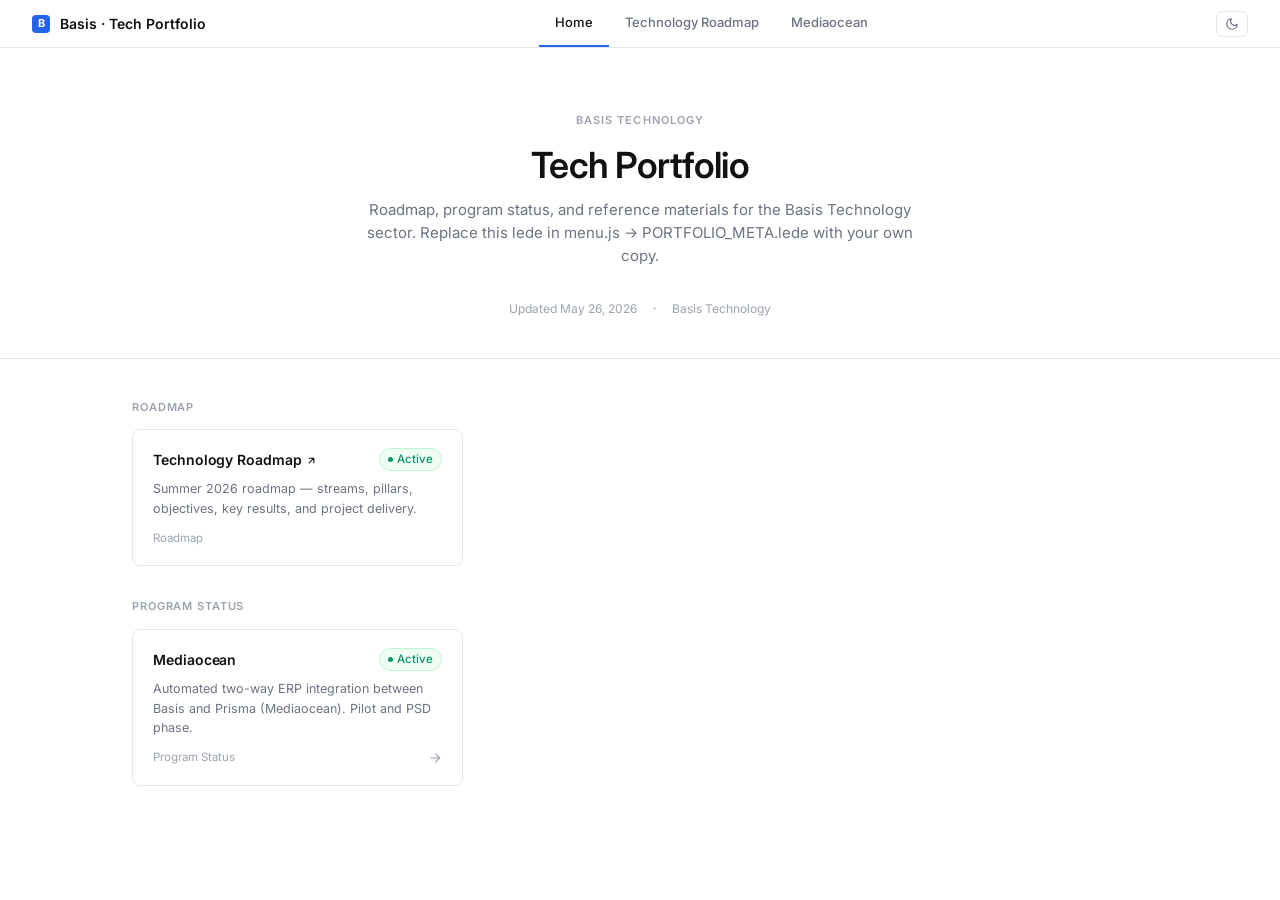
==== index.html @ 05e1a287 "Initial commit" ====
<!DOCTYPE html>
<html lang="en">
<head>
<meta charset="UTF-8">
<meta name="viewport" content="width=device-width, initial-scale=1.0">
<title>Basis · Tech Portfolio</title>
<link href="https://fonts.googleapis.com/css2?family=Inter:wght@400;500;600&display=swap" rel="stylesheet">
<link rel="stylesheet" href="shared.css">
<script src="menu.js"></script>
<script src="shared.js"></script>
</head>
<body>

<nav class="topnav" id="nav-root"></nav>

<div id="directory-root"></div>

<script>
  BasisPortfolio.initNav('home');
  BasisPortfolio.initHome();
</script>

</body>
</html>
---- shared.css ----
/* ═══════════════════════════════════════════════════════════════
   Basis Tech Portfolio — Shared Styles
   Light + Dark theme, matching Prisma status & Summer 2026 Roadmap
   ═══════════════════════════════════════════════════════════════ */

/* ── THEME TOKENS ── */
:root,
[data-theme="light"] {
  --bg: #ffffff;
  --bg-subtle: #f9fafb;
  --bg-elevated: #ffffff;
  --bg-hover: #f9fafb;
  --bg-highlight: #fefce8;
  --bg-highlight-hover: #fef9c3;

  --text: #111111;
  --text-secondary: #374151;
  --text-muted: #6b7280;
  --text-faint: #9ca3af;
  --text-disabled: #d1d5db;

  --border: #e5e7eb;
  --border-faint: #f3f4f6;

  --accent: #2563eb;
  --accent-soft: #dbeafe;
  --accent-bg: #eff6ff;
  --accent-border: #bfdbfe;

  --green: #059669;
  --green-bg: #f0fdf4;
  --green-border: #bbf7d0;
  --green-dot: #10b981;

  --amber: #d97706;
  --amber-bg: #fffbeb;
  --amber-border: #fde68a;
  --amber-dot: #f59e0b;

  --red: #dc2626;
  --red-bg: #fef2f2;
  --red-border: #fecaca;

  --gray-pill-bg: #f3f4f6;
  --gray-pill-border: #e5e7eb;

  --shadow-sm: 0 1px 2px 0 rgba(0, 0, 0, 0.04);
  --shadow-focus: 0 0 0 3px rgba(37, 99, 235, 0.15);
}

[data-theme="dark"] {
  --bg: #0b0d10;
  --bg-subtle: #14171c;
  --bg-elevated: #15181d;
  --bg-hover: #1c2026;
  --bg-highlight: #2a2410;
  --bg-highlight-hover: #36300f;

  --text: #f3f4f6;
  --text-secondary: #d1d5db;
  --text-muted: #9ca3af;
  --text-faint: #6b7280;
  --text-disabled: #4b5563;

  --border: #262a31;
  --border-faint: #1c2026;

  --accent: #60a5fa;
  --accent-soft: #1e3a8a;
  --accent-bg: #172554;
  --accent-border: #1e40af;

  --green: #34d399;
  --green-bg: #052e1d;
  --green-border: #065f46;
  --green-dot: #10b981;

  --amber: #fbbf24;
  --amber-bg: #2d2008;
  --amber-border: #78350f;
  --amber-dot: #f59e0b;

  --red: #f87171;
  --red-bg: #2d0a0a;
  --red-border: #7f1d1d;

  --gray-pill-bg: #1c2026;
  --gray-pill-border: #2d3139;

  --shadow-sm: 0 1px 2px 0 rgba(0, 0, 0, 0.4);
  --shadow-focus: 0 0 0 3px rgba(96, 165, 250, 0.25);
}

/* ── RESET ── */
*, *::before, *::after { box-sizing: border-box; margin: 0; padding: 0; }

html { scroll-behavior: smooth; }

body {
  font-family: 'Inter', -apple-system, BlinkMacSystemFont, sans-serif;
  background: var(--bg);
  color: var(--text);
  font-size: 14px;
  line-height: 1.5;
  transition: background-color 0.15s ease, color 0.15s ease;
  -webkit-font-smoothing: antialiased;
  -moz-osx-font-smoothing: grayscale;
}

a { color: var(--accent); text-decoration: none; }
a:hover { text-decoration: underline; }

/* ═══════════════════════════════════════════════════════════════
   TOP NAVIGATION
   ═══════════════════════════════════════════════════════════════ */
.topnav {
  display: flex;
  align-items: center;
  justify-content: space-between;
  padding: 0 32px;
  border-bottom: 1px solid var(--border);
  height: 48px;
  background: var(--bg);
  position: sticky;
  top: 0;
  z-index: 100;
  transition: background-color 0.15s ease, border-color 0.15s ease;
}

.topnav-title {
  font-size: 14px;
  font-weight: 600;
  color: var(--text);
  white-space: nowrap;
  text-decoration: none;
  display: flex;
  align-items: center;
  gap: 10px;
}
.topnav-title:hover { text-decoration: none; }

.topnav-title .logo-mark {
  width: 18px;
  height: 18px;
  background: var(--accent);
  border-radius: 4px;
  display: inline-flex;
  align-items: center;
  justify-content: center;
  color: #fff;
  font-size: 11px;
  font-weight: 700;
  letter-spacing: -0.02em;
}

.topnav-tabs {
  display: flex;
  gap: 0;
  height: 100%;
  flex: 1;
  justify-content: center;
  overflow-x: auto;
  scrollbar-width: none;
}
.topnav-tabs::-webkit-scrollbar { display: none; }

.topnav-tabs a,
.topnav-tabs button {
  font-family: inherit;
  font-size: 13px;
  font-weight: 500;
  background: none;
  border: none;
  border-bottom: 2px solid transparent;
  cursor: pointer;
  padding: 0 16px;
  color: var(--text-muted);
  height: 100%;
  white-space: nowrap;
  transition: color 0.12s, border-color 0.12s;
  display: inline-flex;
  align-items: center;
  text-decoration: none;
}
.topnav-tabs a:hover,
.topnav-tabs button:hover {
  color: var(--text);
  text-decoration: none;
}
.topnav-tabs a.active,
.topnav-tabs button.active {
  color: var(--text);
  border-bottom-color: var(--accent);
}

.topnav-right {
  display: flex;
  align-items: center;
  gap: 12px;
  font-size: 12px;
  color: var(--text-muted);
  white-space: nowrap;
}

/* Theme toggle button */
.theme-toggle {
  background: none;
  border: 1px solid var(--border);
  border-radius: 6px;
  cursor: pointer;
  padding: 5px 8px;
  display: inline-flex;
  align-items: center;
  justify-content: center;
  color: var(--text-muted);
  transition: all 0.15s ease;
  font-family: inherit;
}
.theme-toggle:hover {
  color: var(--text);
  background: var(--bg-hover);
  border-color: var(--text-faint);
}
.theme-toggle svg { width: 14px; height: 14px; display: block; }
.theme-toggle .icon-sun { display: none; }
[data-theme="dark"] .theme-toggle .icon-sun { display: block; }
[data-theme="dark"] .theme-toggle .icon-moon { display: none; }

.sync-dot {
  width: 7px; height: 7px;
  border-radius: 50%;
  background: var(--amber-dot);
  display: inline-block;
}
.sync-dot.green { background: var(--green-dot); }

/* ═══════════════════════════════════════════════════════════════
   SUBBAR (used on status pages)
   ═══════════════════════════════════════════════════════════════ */
.subbar {
  padding: 8px 32px;
  border-bottom: 1px solid var(--border);
  display: flex;
  align-items: center;
  gap: 24px;
  font-size: 12.5px;
  color: var(--text-secondary);
  background: var(--bg);
}
.subbar span strong { font-weight: 600; color: var(--text); }
.subbar-right { margin-left: auto; color: var(--text-faint); font-size: 12px; }

/* ═══════════════════════════════════════════════════════════════
   PAGE LAYOUT
   ═══════════════════════════════════════════════════════════════ */
.page { max-width: 1080px; margin: 0 auto; padding: 36px 32px 80px; }
.page-narrow { max-width: 900px; }

.tab-panel { display: none; }
.tab-panel.active { display: block; }

/* ═══════════════════════════════════════════════════════════════
   TYPOGRAPHY
   ═══════════════════════════════════════════════════════════════ */
h1 {
  font-size: 22px;
  font-weight: 600;
  color: var(--text);
  margin-bottom: 6px;
  letter-spacing: -0.01em;
}
.page-sub {
  font-size: 13px;
  color: var(--text-muted);
  margin-bottom: 28px;
}
h2 {
  font-size: 16px;
  font-weight: 600;
  color: var(--text);
  margin-bottom: 4px;
  margin-top: 32px;
}
h2:first-child { margin-top: 0; }
.section-sub {
  font-size: 13px;
  color: var(--text-muted);
  margin-bottom: 16px;
}
p { font-size: 13.5px; color: var(--text-secondary); line-height: 1.6; margin-bottom: 12px; }
p:last-child { margin-bottom: 0; }

.section-heading {
  font-size: 11px;
  font-weight: 600;
  text-transform: uppercase;
  letter-spacing: 0.08em;
  color: var(--text-faint);
  margin-bottom: 12px;
  margin-top: 28px;
}
.section-heading:first-child { margin-top: 0; }

hr { border: none; border-top: 1px solid var(--border); margin: 28px 0; }

/* ═══════════════════════════════════════════════════════════════
   KPI ROW
   ═══════════════════════════════════════════════════════════════ */
.kpi-row {
  display: flex;
  gap: 1px;
  background: var(--border);
  border: 1px solid var(--border);
  border-radius: 8px;
  overflow: hidden;
  margin-bottom: 28px;
}
.kpi-cell {
  flex: 1;
  background: var(--bg-elevated);
  padding: 16px 20px;
}
.kpi-label {
  font-size: 11px;
  font-weight: 500;
  text-transform: uppercase;
  letter-spacing: 0.06em;
  color: var(--text-faint);
  margin-bottom: 6px;
}
.kpi-value {
  font-size: 22px;
  font-weight: 600;
  color: var(--text);
  line-height: 1;
  margin-bottom: 4px;
  letter-spacing: -0.02em;
}
.kpi-sub { font-size: 12px; color: var(--text-muted); }
.kpi-value.amber { color: var(--amber); }
.kpi-value.green { color: var(--green); }
.kpi-value.red { color: var(--red); }

/* ═══════════════════════════════════════════════════════════════
   CARDS
   ═══════════════════════════════════════════════════════════════ */
.card {
  border: 1px solid var(--border);
  border-radius: 8px;
  padding: 18px 20px;
  margin-bottom: 12px;
  background: var(--bg-elevated);
}
.card-title {
  font-size: 13.5px;
  font-weight: 600;
  color: var(--text);
  margin-bottom: 6px;
}
.card p { margin-bottom: 0; }

/* ═══════════════════════════════════════════════════════════════
   CALLOUTS
   ═══════════════════════════════════════════════════════════════ */
.callout {
  border-radius: 6px;
  padding: 12px 16px;
  margin-bottom: 10px;
  font-size: 13px;
  line-height: 1.6;
  color: var(--text-secondary);
}
.callout strong { color: var(--text); }
.callout-label {
  font-size: 11px;
  font-weight: 600;
  text-transform: uppercase;
  letter-spacing: 0.06em;
  margin-bottom: 4px;
}
.callout.red { background: var(--red-bg); border: 1px solid var(--red-border); }
.callout.red .callout-label { color: var(--red); }
.callout.amber { background: var(--amber-bg); border: 1px solid var(--amber-border); }
.callout.amber .callout-label { color: var(--amber); }
.callout.green { background: var(--green-bg); border: 1px solid var(--green-border); }
.callout.green .callout-label { color: var(--green); }
.callout.blue { background: var(--accent-bg); border: 1px solid var(--accent-border); }
.callout.blue .callout-label { color: var(--accent); }
.callout.gray { background: var(--bg-subtle); border: 1px solid var(--border); }
.callout.gray .callout-label { color: var(--text-muted); }

/* ═══════════════════════════════════════════════════════════════
   BADGES
   ═══════════════════════════════════════════════════════════════ */
.badge {
  display: inline-flex;
  align-items: center;
  gap: 4px;
  font-size: 11.5px;
  font-weight: 500;
  padding: 2px 8px;
  border-radius: 9999px;
  border: 1px solid transparent;
}
.badge::before {
  content: '';
  width: 5px; height: 5px;
  border-radius: 50%;
  background: currentColor;
  flex-shrink: 0;
}
.badge.green { background: var(--green-bg); color: var(--green); border-color: var(--green-border); }
.badge.amber { background: var(--amber-bg); color: var(--amber); border-color: var(--amber-border); }
.badge.red { background: var(--red-bg); color: var(--red); border-color: var(--red-border); }
.badge.blue { background: var(--accent-bg); color: var(--accent); border-color: var(--accent-border); }
.badge.gray { background: var(--gray-pill-bg); color: var(--text-muted); border-color: var(--gray-pill-border); }

/* ═══════════════════════════════════════════════════════════════
   TABLES
   ═══════════════════════════════════════════════════════════════ */
.pilot-table,
.data-table {
  width: 100%;
  border-collapse: collapse;
  font-size: 13px;
  margin-bottom: 12px;
}
.data-table {
  border: 1px solid var(--border);
  border-radius: 8px;
  overflow: hidden;
}
.pilot-table thead tr { border-bottom: 1px solid var(--border); }
.pilot-table th,
.data-table th {
  font-size: 11px;
  font-weight: 600;
  text-transform: uppercase;
  letter-spacing: 0.06em;
  color: var(--text-faint);
  padding: 8px 14px;
  text-align: left;
  background: var(--bg-subtle);
  border-bottom: 1px solid var(--border);
}
.pilot-table td,
.data-table td {
  padding: 10px 14px;
  border-bottom: 1px solid var(--border-faint);
  vertical-align: top;
  color: var(--text-secondary);
  line-height: 1.55;
}
.pilot-table tr:last-child td,
.data-table tr:last-child td { border-bottom: none; }
.pilot-table tr:hover td,
.data-table tr:hover td { background: var(--bg-hover); }
.pilot-table .agency,
.owner-cell { font-weight: 500; color: var(--text); white-space: nowrap; }
.date-cell { font-size: 12px; color: var(--text-muted); white-space: nowrap; }

.top-candidate { background: var(--bg-highlight); }
.top-candidate:hover td { background: var(--bg-highlight-hover) !important; }

/* ═══════════════════════════════════════════════════════════════
   TIMELINE
   ═══════════════════════════════════════════════════════════════ */
.timeline { padding-left: 20px; position: relative; }
.timeline::before {
  content: '';
  position: absolute;
  left: 5px; top: 8px; bottom: 8px;
  width: 1px;
  background: var(--border);
}
.tl-item {
  position: relative;
  padding: 0 0 20px 20px;
}
.tl-item::before {
  content: '';
  position: absolute;
  left: -7px; top: 5px;
  width: 9px; height: 9px;
  border-radius: 50%;
  background: var(--border);
  border: 2px solid var(--border);
}
.tl-item.done::before { background: var(--green-dot); border-color: var(--green-dot); }
.tl-item.active::before { background: var(--accent); border-color: var(--accent); box-shadow: var(--shadow-focus); }
.tl-item.upcoming::before { background: var(--bg); border-color: var(--text-faint); }
.tl-item.risk::before { background: var(--red); border-color: var(--red); }
.tl-date { font-size: 11.5px; font-weight: 500; color: var(--text-muted); margin-bottom: 1px; }
.tl-title { font-size: 13.5px; font-weight: 500; color: var(--text); margin-bottom: 2px; }
.tl-desc { font-size: 12.5px; color: var(--text-muted); line-height: 1.5; }

/* ═══════════════════════════════════════════════════════════════
   PROJECT LIST
   ═══════════════════════════════════════════════════════════════ */
.project-item {
  border: 1px solid var(--border);
  border-radius: 8px;
  padding: 16px 18px;
  margin-bottom: 10px;
  display: grid;
  grid-template-columns: 28px 1fr auto;
  gap: 12px;
  align-items: start;
  background: var(--bg-elevated);
}
.proj-num {
  font-size: 18px;
  font-weight: 600;
  color: var(--text-disabled);
  line-height: 1;
  padding-top: 1px;
}
.proj-name { font-size: 13.5px; font-weight: 600; color: var(--text); margin-bottom: 4px; }
.proj-desc { font-size: 12.5px; color: var(--text-muted); line-height: 1.55; }
.proj-meta { text-align: right; display: flex; flex-direction: column; gap: 6px; align-items: flex-end; min-width: 120px; }

/* ═══════════════════════════════════════════════════════════════
   WORK BUCKETS GRID
   ═══════════════════════════════════════════════════════════════ */
.wk-grid { display: grid; grid-template-columns: 1fr 1fr; gap: 12px; margin-bottom: 20px; }
.wk-col {
  border: 1px solid var(--border);
  border-radius: 8px;
  padding: 16px 18px;
  background: var(--bg-elevated);
}
.wk-col-label {
  font-size: 11px;
  font-weight: 600;
  text-transform: uppercase;
  letter-spacing: 0.06em;
  color: var(--text-faint);
  margin-bottom: 10px;
}
.wk-col ul { padding-left: 16px; }
.wk-col li { font-size: 13px; color: var(--text-secondary); line-height: 1.6; margin-bottom: 4px; }

/* ═══════════════════════════════════════════════════════════════
   DECISION LOG
   ═══════════════════════════════════════════════════════════════ */
.decision-list-wrap {
  border: 1px solid var(--border);
  border-radius: 8px;
  overflow: hidden;
  margin-bottom: 12px;
  background: var(--bg-elevated);
}
.decision-item {
  padding: 14px 16px;
  border-bottom: 1px solid var(--border-faint);
  display: grid;
  grid-template-columns: 110px 1fr auto;
  gap: 16px;
  align-items: start;
}
.decision-item:last-child { border-bottom: none; }
.decision-date { font-size: 12px; color: var(--text-faint); padding-top: 1px; }
.decision-text { font-size: 13px; color: var(--text-secondary); line-height: 1.55; }
.decision-text strong { color: var(--text); font-weight: 600; }

/* ═══════════════════════════════════════════════════════════════
   HOME / SPLASH PAGE
   ═══════════════════════════════════════════════════════════════ */
.splash {
  padding: 64px 32px 40px;
  text-align: center;
  border-bottom: 1px solid var(--border);
}
.splash-eyebrow {
  font-size: 11px;
  font-weight: 600;
  text-transform: uppercase;
  letter-spacing: 0.1em;
  color: var(--text-faint);
  margin-bottom: 16px;
}
.splash-title {
  font-size: 36px;
  font-weight: 600;
  color: var(--text);
  margin-bottom: 12px;
  letter-spacing: -0.02em;
  line-height: 1.15;
}
.splash-lede {
  font-size: 15px;
  color: var(--text-muted);
  max-width: 560px;
  margin: 0 auto 24px;
  line-height: 1.55;
}
.splash-meta {
  display: inline-flex;
  align-items: center;
  gap: 16px;
  font-size: 12px;
  color: var(--text-faint);
  padding-top: 8px;
}
.splash-meta .meta-sep {
  width: 3px;
  height: 3px;
  background: var(--text-disabled);
  border-radius: 50%;
}

/* Section directory on home */
.directory {
  padding: 40px 32px 80px;
  max-width: 1080px;
  margin: 0 auto;
}
.dir-section-title {
  font-size: 11px;
  font-weight: 600;
  text-transform: uppercase;
  letter-spacing: 0.08em;
  color: var(--text-faint);
  margin-bottom: 14px;
  margin-top: 32px;
}
.dir-section-title:first-child { margin-top: 0; }

.dir-grid {
  display: grid;
  grid-template-columns: repeat(auto-fill, minmax(280px, 1fr));
  gap: 12px;
}

.dir-card {
  display: block;
  border: 1px solid var(--border);
  border-radius: 8px;
  padding: 18px 20px;
  background: var(--bg-elevated);
  text-decoration: none;
  color: inherit;
  transition: border-color 0.15s, transform 0.15s, box-shadow 0.15s;
  position: relative;
}
.dir-card:hover {
  text-decoration: none;
  border-color: var(--text-faint);
  transform: translateY(-1px);
  box-shadow: var(--shadow-sm);
}
.dir-card-header {
  display: flex;
  align-items: center;
  justify-content: space-between;
  margin-bottom: 8px;
  gap: 8px;
}
.dir-card-title {
  font-size: 14px;
  font-weight: 600;
  color: var(--text);
  letter-spacing: -0.005em;
}
.dir-card-desc {
  font-size: 12.5px;
  color: var(--text-muted);
  line-height: 1.55;
  margin-bottom: 12px;
}
.dir-card-footer {
  display: flex;
  align-items: center;
  justify-content: space-between;
  gap: 8px;
  font-size: 11.5px;
  color: var(--text-faint);
}
.dir-card-arrow {
  color: var(--text-faint);
  transition: transform 0.15s, color 0.15s;
}
.dir-card:hover .dir-card-arrow {
  color: var(--accent);
  transform: translateX(2px);
}

.dir-empty {
  border: 1px dashed var(--border);
  border-radius: 8px;
  padding: 20px;
  font-size: 13px;
  color: var(--text-faint);
  text-align: center;
  background: var(--bg-subtle);
}

/* ═══════════════════════════════════════════════════════════════
   RESPONSIVE
   ═══════════════════════════════════════════════════════════════ */
@media (max-width: 720px) {
  .page, .directory { padding: 24px 16px 60px; }
  .topnav { padding: 0 16px; }
  .subbar { padding: 8px 16px; flex-wrap: wrap; gap: 12px; }
  .kpi-row { flex-direction: column; gap: 0; }
  .wk-grid { grid-template-columns: 1fr; }
  .decision-item { grid-template-columns: 1fr; gap: 4px; }
  .project-item { grid-template-columns: 28px 1fr; }
  .proj-meta { grid-column: 2; flex-direction: row; align-items: center; justify-content: flex-start; }
  .pilot-table { font-size: 12px; }
  .splash { padding: 40px 16px 32px; }
  .splash-title { font-size: 28px; }
  .topnav-tabs { justify-content: flex-start; }
}
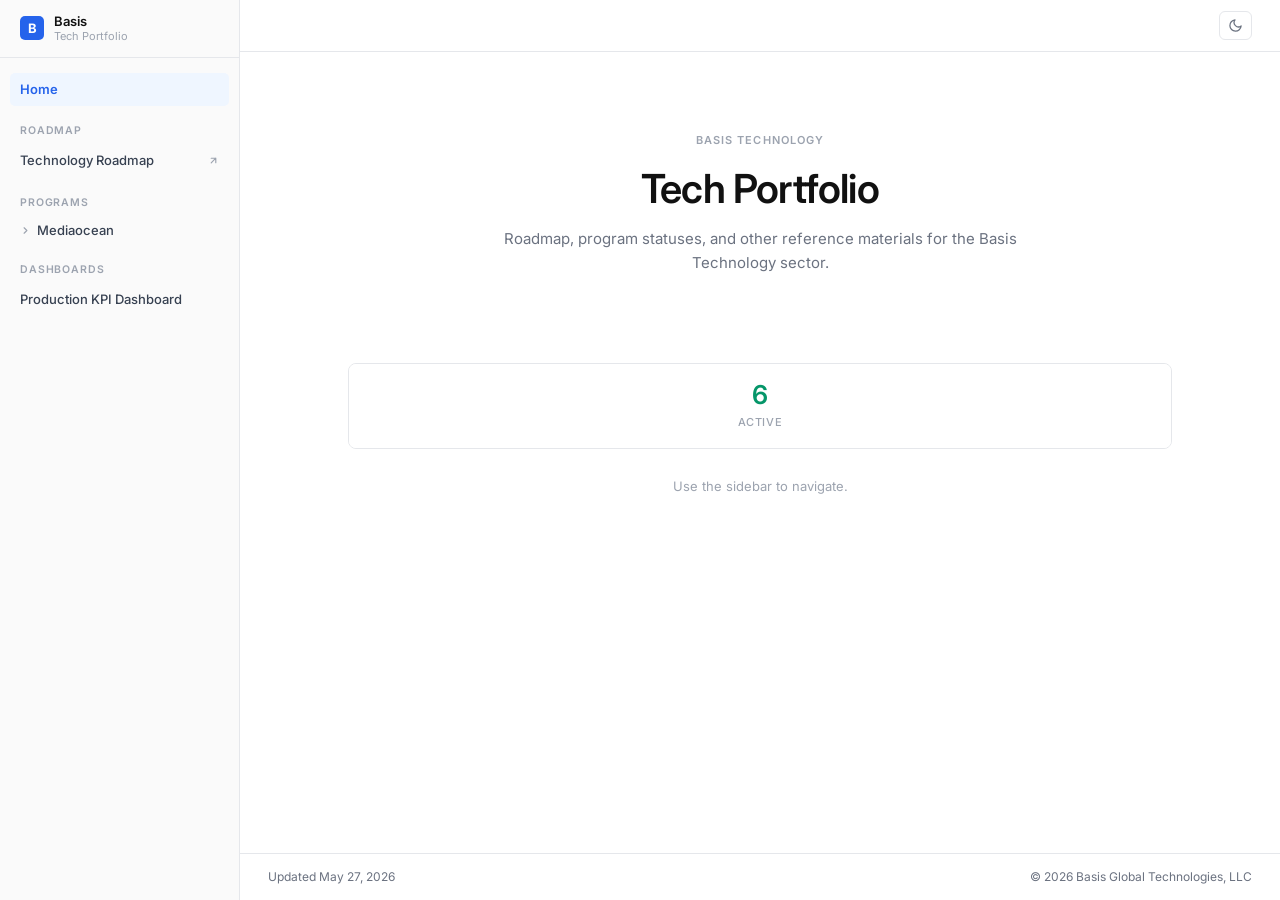
==== commit 83119a9a: "Add files via upload" ====
--- a/index.html
+++ b/index.html
@@ -11,13 +11,10 @@
 </head>
 <body>
 
-<nav class="topnav" id="nav-root"></nav>
-
-<div id="directory-root"></div>
+<div id="home-root"></div>
 
 <script>
-  BasisPortfolio.initNav('home');
-  BasisPortfolio.initHome();
+  BasisPortfolio.init('home', { context: '' });
 </script>
 
 </body>
--- a/shared.css
+++ b/shared.css
@@ -1,6 +1,6 @@
 /* ═══════════════════════════════════════════════════════════════
-   Basis Tech Portfolio — Shared Styles
-   Light + Dark theme, matching Prisma status & Summer 2026 Roadmap
+   Basis Tech Portfolio — Shared Styles (v2)
+   Sidebar nav · Light + Dark · Static footer
    ═══════════════════════════════════════════════════════════════ */
 
 /* ── THEME TOKENS ── */
@@ -9,9 +9,10 @@
   --bg: #ffffff;
   --bg-subtle: #f9fafb;
   --bg-elevated: #ffffff;
-  --bg-hover: #f9fafb;
+  --bg-hover: #f3f4f6;
   --bg-highlight: #fefce8;
   --bg-highlight-hover: #fef9c3;
+  --bg-sidebar: #fafafa;
 
   --text: #111111;
   --text-secondary: #374151;
@@ -21,11 +22,13 @@
 
   --border: #e5e7eb;
   --border-faint: #f3f4f6;
+  --border-strong: #d1d5db;
 
   --accent: #2563eb;
   --accent-soft: #dbeafe;
   --accent-bg: #eff6ff;
   --accent-border: #bfdbfe;
+  --accent-text-on: #ffffff;
 
   --green: #059669;
   --green-bg: #f0fdf4;
@@ -55,6 +58,7 @@
   --bg-hover: #1c2026;
   --bg-highlight: #2a2410;
   --bg-highlight-hover: #36300f;
+  --bg-sidebar: #0d1015;
 
   --text: #f3f4f6;
   --text-secondary: #d1d5db;
@@ -64,11 +68,13 @@
 
   --border: #262a31;
   --border-faint: #1c2026;
+  --border-strong: #3a4049;
 
   --accent: #60a5fa;
   --accent-soft: #1e3a8a;
   --accent-bg: #172554;
   --accent-border: #1e40af;
+  --accent-text-on: #0b0d10;
 
   --green: #34d399;
   --green-bg: #052e1d;
@@ -105,67 +111,266 @@
   transition: background-color 0.15s ease, color 0.15s ease;
   -webkit-font-smoothing: antialiased;
   -moz-osx-font-smoothing: grayscale;
+  min-height: 100vh;
 }
 
 a { color: var(--accent); text-decoration: none; }
 a:hover { text-decoration: underline; }
 
 /* ═══════════════════════════════════════════════════════════════
-   TOP NAVIGATION
-   ═══════════════════════════════════════════════════════════════ */
-.topnav {
+   LAYOUT — Sidebar + Topbar + Content + Footer
+   ═══════════════════════════════════════════════════════════════ */
+.layout {
+  display: grid;
+  grid-template-columns: 240px 1fr;
+  grid-template-rows: auto 1fr auto;
+  grid-template-areas:
+    "sidebar topbar"
+    "sidebar content"
+    "sidebar footer";
+  min-height: 100vh;
+}
+
+/* ═══════════════════════════════════════════════════════════════
+   TOPBAR
+   ═══════════════════════════════════════════════════════════════ */
+.topbar {
+  grid-area: topbar;
   display: flex;
   align-items: center;
   justify-content: space-between;
-  padding: 0 32px;
+  padding: 0 28px;
   border-bottom: 1px solid var(--border);
-  height: 48px;
+  height: 52px;
   background: var(--bg);
   position: sticky;
   top: 0;
-  z-index: 100;
+  z-index: 50;
   transition: background-color 0.15s ease, border-color 0.15s ease;
 }
 
-.topnav-title {
-  font-size: 14px;
-  font-weight: 600;
+.topbar-left { display: flex; align-items: center; gap: 12px; min-width: 0; }
+
+.hamburger {
+  display: none;
+  background: none;
+  border: 1px solid var(--border);
+  border-radius: 6px;
+  padding: 5px;
+  cursor: pointer;
+  color: var(--text-muted);
+}
+.hamburger:hover { color: var(--text); background: var(--bg-hover); }
+.hamburger svg { width: 16px; height: 16px; display: block; }
+
+.topbar-context {
+  font-size: 13px;
+  color: var(--text-muted);
+  font-weight: 500;
+  min-width: 0;
+  overflow: hidden;
+  text-overflow: ellipsis;
+  white-space: nowrap;
+}
+.topbar-context strong { color: var(--text); font-weight: 600; }
+
+.topbar-right { display: flex; align-items: center; gap: 8px; }
+
+.theme-toggle {
+  background: none;
+  border: 1px solid var(--border);
+  border-radius: 6px;
+  cursor: pointer;
+  padding: 6px 8px;
+  display: inline-flex;
+  align-items: center;
+  justify-content: center;
+  color: var(--text-muted);
+  transition: all 0.15s ease;
+  font-family: inherit;
+}
+.theme-toggle:hover {
   color: var(--text);
-  white-space: nowrap;
+  background: var(--bg-hover);
+  border-color: var(--border-strong);
+}
+.theme-toggle svg { width: 15px; height: 15px; display: block; }
+.theme-toggle .icon-sun { display: none; }
+[data-theme="dark"] .theme-toggle .icon-sun { display: block; }
+[data-theme="dark"] .theme-toggle .icon-moon { display: none; }
+
+/* ═══════════════════════════════════════════════════════════════
+   SIDEBAR NAV
+   ═══════════════════════════════════════════════════════════════ */
+.sidebar {
+  grid-area: sidebar;
+  background: var(--bg-sidebar);
+  border-right: 1px solid var(--border);
+  padding: 0 0 24px;
+  position: sticky;
+  top: 0;
+  height: 100vh;
+  overflow-y: auto;
+  overflow-x: hidden;
+  display: flex;
+  flex-direction: column;
+  transition: transform 0.2s ease, background-color 0.15s ease;
+}
+
+.sidebar-brand {
+  display: flex;
+  align-items: center;
+  gap: 10px;
+  padding: 14px 20px 14px;
   text-decoration: none;
-  display: flex;
-  align-items: center;
-  gap: 10px;
-}
-.topnav-title:hover { text-decoration: none; }
-
-.topnav-title .logo-mark {
-  width: 18px;
-  height: 18px;
+  color: var(--text);
+  border-bottom: 1px solid var(--border);
+  margin-bottom: 4px;
+  flex-shrink: 0;
+}
+.sidebar-brand:hover { text-decoration: none; }
+
+.sidebar-brand .logo-mark {
+  width: 24px;
+  height: 24px;
   background: var(--accent);
-  border-radius: 4px;
+  border-radius: 5px;
   display: inline-flex;
   align-items: center;
   justify-content: center;
-  color: #fff;
-  font-size: 11px;
+  color: var(--accent-text-on);
+  font-size: 13px;
   font-weight: 700;
   letter-spacing: -0.02em;
-}
-
-.topnav-tabs {
-  display: flex;
-  gap: 0;
-  height: 100%;
-  flex: 1;
-  justify-content: center;
+  flex-shrink: 0;
+}
+
+.sidebar-brand .brand-text { display: flex; flex-direction: column; line-height: 1.2; min-width: 0; }
+.sidebar-brand .brand-name { font-size: 13px; font-weight: 600; color: var(--text); letter-spacing: -0.005em; }
+.sidebar-brand .brand-sub { font-size: 11px; color: var(--text-faint); font-weight: 400; }
+
+.sidebar-section {
+  padding: 16px 20px 4px;
+  font-size: 10.5px;
+  font-weight: 600;
+  text-transform: uppercase;
+  letter-spacing: 0.08em;
+  color: var(--text-faint);
+}
+
+.sidebar-nav { display: flex; flex-direction: column; padding: 0 10px; }
+
+.nav-item {
+  display: flex;
+  align-items: center;
+  gap: 8px;
+  padding: 7px 10px;
+  margin: 1px 0;
+  border-radius: 5px;
+  font-size: 13px;
+  font-weight: 500;
+  color: var(--text-secondary);
+  text-decoration: none;
+  cursor: pointer;
+  transition: background 0.1s ease, color 0.1s ease;
+}
+.nav-item:hover {
+  background: var(--bg-hover);
+  color: var(--text);
+  text-decoration: none;
+}
+.nav-item.active {
+  background: var(--accent-bg);
+  color: var(--accent);
+  font-weight: 600;
+}
+
+.nav-item-label { flex: 1; min-width: 0; overflow: hidden; text-overflow: ellipsis; white-space: nowrap; }
+.nav-item-external { width: 11px; height: 11px; color: var(--text-faint); flex-shrink: 0; }
+.nav-item:hover .nav-item-external { color: var(--text-muted); }
+
+/* Parent (expandable) item */
+.nav-parent {
+  display: flex;
+  align-items: center;
+  gap: 6px;
+  padding: 7px 10px;
+  margin: 1px 0;
+  border-radius: 5px;
+  font-size: 13px;
+  font-weight: 500;
+  color: var(--text-secondary);
+  cursor: pointer;
+  user-select: none;
+  transition: background 0.1s ease, color 0.1s ease;
+  background: none;
+  border: none;
+  text-align: left;
+  font-family: inherit;
+  width: 100%;
+}
+.nav-parent:hover { background: var(--bg-hover); color: var(--text); }
+.nav-parent.has-active { color: var(--text); font-weight: 600; }
+
+.nav-parent-chevron { width: 11px; height: 11px; transition: transform 0.15s ease; color: var(--text-faint); flex-shrink: 0; }
+.nav-parent.open .nav-parent-chevron { transform: rotate(90deg); }
+
+.nav-children {
+  display: none;
+  flex-direction: column;
+  padding-left: 14px;
+  margin-left: 11px;
+  border-left: 1px solid var(--border);
+  margin-top: 2px;
+  margin-bottom: 4px;
+}
+.nav-parent.open + .nav-children { display: flex; }
+
+.nav-children .nav-item { font-size: 12.5px; padding: 6px 10px; color: var(--text-muted); }
+.nav-children .nav-item.active { color: var(--accent); background: var(--accent-bg); }
+.nav-children .nav-item:hover { color: var(--text); }
+
+/* ═══════════════════════════════════════════════════════════════
+   CONTENT AREA
+   ═══════════════════════════════════════════════════════════════ */
+.content { grid-area: content; min-width: 0; }
+
+.subbar {
+  padding: 8px 28px;
+  border-bottom: 1px solid var(--border);
+  display: flex;
+  align-items: center;
+  gap: 24px;
+  font-size: 12.5px;
+  color: var(--text-secondary);
+  background: var(--bg);
+  flex-wrap: wrap;
+}
+.subbar span strong { font-weight: 600; color: var(--text); }
+.subbar-right { margin-left: auto; color: var(--text-faint); font-size: 12px; }
+
+.page { max-width: 1100px; margin: 0 auto; padding: 32px 28px 64px; }
+.page-narrow { max-width: 920px; }
+
+.tab-panel { display: none; }
+.tab-panel.active { display: block; }
+
+/* In-page tabs */
+.page-tabs {
+  display: flex;
+  align-items: center;
+  padding: 0 28px;
+  border-bottom: 1px solid var(--border);
+  background: var(--bg);
+  height: 40px;
   overflow-x: auto;
   scrollbar-width: none;
-}
-.topnav-tabs::-webkit-scrollbar { display: none; }
-
-.topnav-tabs a,
-.topnav-tabs button {
+  position: sticky;
+  top: 52px;
+  z-index: 40;
+}
+.page-tabs::-webkit-scrollbar { display: none; }
+.page-tabs button {
   font-family: inherit;
   font-size: 13px;
   font-weight: 500;
@@ -173,91 +378,19 @@
   border: none;
   border-bottom: 2px solid transparent;
   cursor: pointer;
-  padding: 0 16px;
+  padding: 0 14px;
   color: var(--text-muted);
   height: 100%;
   white-space: nowrap;
-  transition: color 0.12s, border-color 0.12s;
-  display: inline-flex;
-  align-items: center;
-  text-decoration: none;
-}
-.topnav-tabs a:hover,
-.topnav-tabs button:hover {
-  color: var(--text);
-  text-decoration: none;
-}
-.topnav-tabs a.active,
-.topnav-tabs button.active {
-  color: var(--text);
-  border-bottom-color: var(--accent);
-}
-
-.topnav-right {
-  display: flex;
-  align-items: center;
-  gap: 12px;
-  font-size: 12px;
-  color: var(--text-muted);
-  white-space: nowrap;
-}
-
-/* Theme toggle button */
-.theme-toggle {
-  background: none;
-  border: 1px solid var(--border);
-  border-radius: 6px;
-  cursor: pointer;
-  padding: 5px 8px;
-  display: inline-flex;
-  align-items: center;
-  justify-content: center;
-  color: var(--text-muted);
-  transition: all 0.15s ease;
-  font-family: inherit;
-}
-.theme-toggle:hover {
-  color: var(--text);
-  background: var(--bg-hover);
-  border-color: var(--text-faint);
-}
-.theme-toggle svg { width: 14px; height: 14px; display: block; }
-.theme-toggle .icon-sun { display: none; }
-[data-theme="dark"] .theme-toggle .icon-sun { display: block; }
-[data-theme="dark"] .theme-toggle .icon-moon { display: none; }
-
-.sync-dot {
-  width: 7px; height: 7px;
-  border-radius: 50%;
-  background: var(--amber-dot);
-  display: inline-block;
-}
+  transition: color 0.12s;
+}
+.page-tabs button:hover { color: var(--text); }
+.page-tabs button.active { color: var(--text); border-bottom-color: var(--accent); }
+.page-tabs-spacer { flex: 1; }
+.page-tabs-meta { font-size: 12px; color: var(--text-muted); display: flex; align-items: center; gap: 8px; }
+
+.sync-dot { width: 7px; height: 7px; border-radius: 50%; background: var(--amber-dot); display: inline-block; }
 .sync-dot.green { background: var(--green-dot); }
-
-/* ═══════════════════════════════════════════════════════════════
-   SUBBAR (used on status pages)
-   ═══════════════════════════════════════════════════════════════ */
-.subbar {
-  padding: 8px 32px;
-  border-bottom: 1px solid var(--border);
-  display: flex;
-  align-items: center;
-  gap: 24px;
-  font-size: 12.5px;
-  color: var(--text-secondary);
-  background: var(--bg);
-}
-.subbar span strong { font-weight: 600; color: var(--text); }
-.subbar-right { margin-left: auto; color: var(--text-faint); font-size: 12px; }
-
-/* ═══════════════════════════════════════════════════════════════
-   PAGE LAYOUT
-   ═══════════════════════════════════════════════════════════════ */
-.page { max-width: 1080px; margin: 0 auto; padding: 36px 32px 80px; }
-.page-narrow { max-width: 900px; }
-
-.tab-panel { display: none; }
-.tab-panel.active { display: block; }
 
 /* ═══════════════════════════════════════════════════════════════
    TYPOGRAPHY
@@ -269,24 +402,10 @@
   margin-bottom: 6px;
   letter-spacing: -0.01em;
 }
-.page-sub {
-  font-size: 13px;
-  color: var(--text-muted);
-  margin-bottom: 28px;
-}
-h2 {
-  font-size: 16px;
-  font-weight: 600;
-  color: var(--text);
-  margin-bottom: 4px;
-  margin-top: 32px;
-}
+.page-sub { font-size: 13px; color: var(--text-muted); margin-bottom: 28px; }
+h2 { font-size: 16px; font-weight: 600; color: var(--text); margin-bottom: 4px; margin-top: 32px; }
 h2:first-child { margin-top: 0; }
-.section-sub {
-  font-size: 13px;
-  color: var(--text-muted);
-  margin-bottom: 16px;
-}
+.section-sub { font-size: 13px; color: var(--text-muted); margin-bottom: 16px; }
 p { font-size: 13.5px; color: var(--text-secondary); line-height: 1.6; margin-bottom: 12px; }
 p:last-child { margin-bottom: 0; }
 
@@ -315,11 +434,7 @@
   overflow: hidden;
   margin-bottom: 28px;
 }
-.kpi-cell {
-  flex: 1;
-  background: var(--bg-elevated);
-  padding: 16px 20px;
-}
+.kpi-cell { flex: 1; background: var(--bg-elevated); padding: 16px 20px; }
 .kpi-label {
   font-size: 11px;
   font-weight: 500;
@@ -351,12 +466,7 @@
   margin-bottom: 12px;
   background: var(--bg-elevated);
 }
-.card-title {
-  font-size: 13.5px;
-  font-weight: 600;
-  color: var(--text);
-  margin-bottom: 6px;
-}
+.card-title { font-size: 13.5px; font-weight: 600; color: var(--text); margin-bottom: 6px; }
 .card p { margin-bottom: 0; }
 
 /* ═══════════════════════════════════════════════════════════════
@@ -418,8 +528,7 @@
 /* ═══════════════════════════════════════════════════════════════
    TABLES
    ═══════════════════════════════════════════════════════════════ */
-.pilot-table,
-.data-table {
+.pilot-table, .data-table {
   width: 100%;
   border-collapse: collapse;
   font-size: 13px;
@@ -431,8 +540,7 @@
   overflow: hidden;
 }
 .pilot-table thead tr { border-bottom: 1px solid var(--border); }
-.pilot-table th,
-.data-table th {
+.pilot-table th, .data-table th {
   font-size: 11px;
   font-weight: 600;
   text-transform: uppercase;
@@ -443,20 +551,16 @@
   background: var(--bg-subtle);
   border-bottom: 1px solid var(--border);
 }
-.pilot-table td,
-.data-table td {
+.pilot-table td, .data-table td {
   padding: 10px 14px;
   border-bottom: 1px solid var(--border-faint);
   vertical-align: top;
   color: var(--text-secondary);
   line-height: 1.55;
 }
-.pilot-table tr:last-child td,
-.data-table tr:last-child td { border-bottom: none; }
-.pilot-table tr:hover td,
-.data-table tr:hover td { background: var(--bg-hover); }
-.pilot-table .agency,
-.owner-cell { font-weight: 500; color: var(--text); white-space: nowrap; }
+.pilot-table tr:last-child td, .data-table tr:last-child td { border-bottom: none; }
+.pilot-table tr:hover td, .data-table tr:hover td { background: var(--bg-hover); }
+.pilot-table .agency, .owner-cell { font-weight: 500; color: var(--text); white-space: nowrap; }
 .date-cell { font-size: 12px; color: var(--text-muted); white-space: nowrap; }
 
 .top-candidate { background: var(--bg-highlight); }
@@ -473,10 +577,7 @@
   width: 1px;
   background: var(--border);
 }
-.tl-item {
-  position: relative;
-  padding: 0 0 20px 20px;
-}
+.tl-item { position: relative; padding: 0 0 20px 20px; }
 .tl-item::before {
   content: '';
   position: absolute;
@@ -508,37 +609,10 @@
   align-items: start;
   background: var(--bg-elevated);
 }
-.proj-num {
-  font-size: 18px;
-  font-weight: 600;
-  color: var(--text-disabled);
-  line-height: 1;
-  padding-top: 1px;
-}
+.proj-num { font-size: 18px; font-weight: 600; color: var(--text-disabled); line-height: 1; padding-top: 1px; }
 .proj-name { font-size: 13.5px; font-weight: 600; color: var(--text); margin-bottom: 4px; }
 .proj-desc { font-size: 12.5px; color: var(--text-muted); line-height: 1.55; }
 .proj-meta { text-align: right; display: flex; flex-direction: column; gap: 6px; align-items: flex-end; min-width: 120px; }
-
-/* ═══════════════════════════════════════════════════════════════
-   WORK BUCKETS GRID
-   ═══════════════════════════════════════════════════════════════ */
-.wk-grid { display: grid; grid-template-columns: 1fr 1fr; gap: 12px; margin-bottom: 20px; }
-.wk-col {
-  border: 1px solid var(--border);
-  border-radius: 8px;
-  padding: 16px 18px;
-  background: var(--bg-elevated);
-}
-.wk-col-label {
-  font-size: 11px;
-  font-weight: 600;
-  text-transform: uppercase;
-  letter-spacing: 0.06em;
-  color: var(--text-faint);
-  margin-bottom: 10px;
-}
-.wk-col ul { padding-left: 16px; }
-.wk-col li { font-size: 13px; color: var(--text-secondary); line-height: 1.6; margin-bottom: 4px; }
 
 /* ═══════════════════════════════════════════════════════════════
    DECISION LOG
@@ -567,9 +641,8 @@
    HOME / SPLASH PAGE
    ═══════════════════════════════════════════════════════════════ */
 .splash {
-  padding: 64px 32px 40px;
+  padding: 80px 32px 48px;
   text-align: center;
-  border-bottom: 1px solid var(--border);
 }
 .splash-eyebrow {
   font-size: 11px;
@@ -577,138 +650,143 @@
   text-transform: uppercase;
   letter-spacing: 0.1em;
   color: var(--text-faint);
+  margin-bottom: 18px;
+}
+.splash-title {
+  font-size: 40px;
+  font-weight: 600;
+  color: var(--text);
   margin-bottom: 16px;
-}
-.splash-title {
-  font-size: 36px;
-  font-weight: 600;
-  color: var(--text);
-  margin-bottom: 12px;
   letter-spacing: -0.02em;
-  line-height: 1.15;
+  line-height: 1.1;
 }
 .splash-lede {
   font-size: 15px;
   color: var(--text-muted);
-  max-width: 560px;
-  margin: 0 auto 24px;
-  line-height: 1.55;
-}
-.splash-meta {
-  display: inline-flex;
-  align-items: center;
+  max-width: 580px;
+  margin: 0 auto;
+  line-height: 1.6;
+}
+
+/* Status summary strip */
+.status-summary {
+  max-width: 880px;
+  margin: 40px auto 0;
+  padding: 0 28px;
+}
+.status-summary-inner {
+  display: grid;
+  grid-template-columns: repeat(auto-fit, minmax(140px, 1fr));
+  gap: 1px;
+  background: var(--border);
+  border: 1px solid var(--border);
+  border-radius: 8px;
+  overflow: hidden;
+}
+.summary-cell {
+  background: var(--bg-elevated);
+  padding: 18px 20px;
+  text-align: center;
+}
+.summary-count {
+  font-size: 26px;
+  font-weight: 600;
+  letter-spacing: -0.02em;
+  color: var(--text);
+  line-height: 1;
+  margin-bottom: 6px;
+}
+.summary-count.green { color: var(--green); }
+.summary-count.blue { color: var(--accent); }
+.summary-count.amber { color: var(--amber); }
+.summary-count.gray { color: var(--text-muted); }
+.summary-label {
+  font-size: 11px;
+  font-weight: 500;
+  text-transform: uppercase;
+  letter-spacing: 0.06em;
+  color: var(--text-faint);
+}
+
+.home-hint {
+  text-align: center;
+  padding: 28px 28px 8px;
+  font-size: 13px;
+  color: var(--text-faint);
+}
+
+/* ═══════════════════════════════════════════════════════════════
+   FOOTER
+   ═══════════════════════════════════════════════════════════════ */
+.footer {
+  grid-area: footer;
+  border-top: 1px solid var(--border);
+  background: var(--bg);
+  padding: 14px 28px;
+  display: flex;
+  align-items: center;
+  justify-content: space-between;
   gap: 16px;
   font-size: 12px;
-  color: var(--text-faint);
-  padding-top: 8px;
-}
-.splash-meta .meta-sep {
+  color: var(--text-muted);
+  flex-wrap: wrap;
+}
+.footer-left, .footer-right { display: flex; align-items: center; gap: 8px; }
+.footer-sep {
   width: 3px;
   height: 3px;
   background: var(--text-disabled);
   border-radius: 50%;
-}
-
-/* Section directory on home */
-.directory {
-  padding: 40px 32px 80px;
-  max-width: 1080px;
-  margin: 0 auto;
-}
-.dir-section-title {
-  font-size: 11px;
-  font-weight: 600;
-  text-transform: uppercase;
-  letter-spacing: 0.08em;
-  color: var(--text-faint);
-  margin-bottom: 14px;
-  margin-top: 32px;
-}
-.dir-section-title:first-child { margin-top: 0; }
-
-.dir-grid {
-  display: grid;
-  grid-template-columns: repeat(auto-fill, minmax(280px, 1fr));
-  gap: 12px;
-}
-
-.dir-card {
-  display: block;
-  border: 1px solid var(--border);
-  border-radius: 8px;
-  padding: 18px 20px;
-  background: var(--bg-elevated);
-  text-decoration: none;
-  color: inherit;
-  transition: border-color 0.15s, transform 0.15s, box-shadow 0.15s;
-  position: relative;
-}
-.dir-card:hover {
-  text-decoration: none;
-  border-color: var(--text-faint);
-  transform: translateY(-1px);
-  box-shadow: var(--shadow-sm);
-}
-.dir-card-header {
-  display: flex;
-  align-items: center;
-  justify-content: space-between;
-  margin-bottom: 8px;
-  gap: 8px;
-}
-.dir-card-title {
-  font-size: 14px;
-  font-weight: 600;
-  color: var(--text);
-  letter-spacing: -0.005em;
-}
-.dir-card-desc {
-  font-size: 12.5px;
-  color: var(--text-muted);
-  line-height: 1.55;
-  margin-bottom: 12px;
-}
-.dir-card-footer {
-  display: flex;
-  align-items: center;
-  justify-content: space-between;
-  gap: 8px;
-  font-size: 11.5px;
-  color: var(--text-faint);
-}
-.dir-card-arrow {
-  color: var(--text-faint);
-  transition: transform 0.15s, color 0.15s;
-}
-.dir-card:hover .dir-card-arrow {
-  color: var(--accent);
-  transform: translateX(2px);
-}
-
-.dir-empty {
-  border: 1px dashed var(--border);
-  border-radius: 8px;
-  padding: 20px;
-  font-size: 13px;
-  color: var(--text-faint);
-  text-align: center;
-  background: var(--bg-subtle);
+  display: inline-block;
+}
+
+/* ═══════════════════════════════════════════════════════════════
+   MOBILE OVERLAY
+   ═══════════════════════════════════════════════════════════════ */
+.sidebar-overlay {
+  display: none;
+  position: fixed;
+  inset: 0;
+  background: rgba(0, 0, 0, 0.4);
+  z-index: 60;
 }
 
 /* ═══════════════════════════════════════════════════════════════
    RESPONSIVE
    ═══════════════════════════════════════════════════════════════ */
+@media (max-width: 880px) {
+  .layout {
+    grid-template-columns: 1fr;
+    grid-template-areas:
+      "topbar"
+      "content"
+      "footer";
+  }
+  .sidebar {
+    position: fixed;
+    top: 0; left: 0;
+    width: 260px;
+    height: 100vh;
+    z-index: 70;
+    transform: translateX(-100%);
+    box-shadow: 2px 0 12px rgba(0, 0, 0, 0.15);
+  }
+  .sidebar.open { transform: translateX(0); }
+  .sidebar-overlay.open { display: block; }
+  .hamburger { display: inline-flex; }
+}
+
 @media (max-width: 720px) {
-  .page, .directory { padding: 24px 16px 60px; }
-  .topnav { padding: 0 16px; }
-  .subbar { padding: 8px 16px; flex-wrap: wrap; gap: 12px; }
+  .page { padding: 24px 16px 56px; }
+  .topbar { padding: 0 16px; }
+  .subbar { padding: 8px 16px; gap: 12px; }
   .kpi-row { flex-direction: column; gap: 0; }
-  .wk-grid { grid-template-columns: 1fr; }
   .decision-item { grid-template-columns: 1fr; gap: 4px; }
   .project-item { grid-template-columns: 28px 1fr; }
   .proj-meta { grid-column: 2; flex-direction: row; align-items: center; justify-content: flex-start; }
   .pilot-table { font-size: 12px; }
-  .splash { padding: 40px 16px 32px; }
+  .splash { padding: 56px 16px 36px; }
   .splash-title { font-size: 28px; }
-  .topnav-tabs { justify-content: flex-start; }
-}
+  .footer { padding: 12px 16px; flex-direction: column; align-items: flex-start; gap: 6px; }
+  .page-tabs { padding: 0 16px; }
+}
